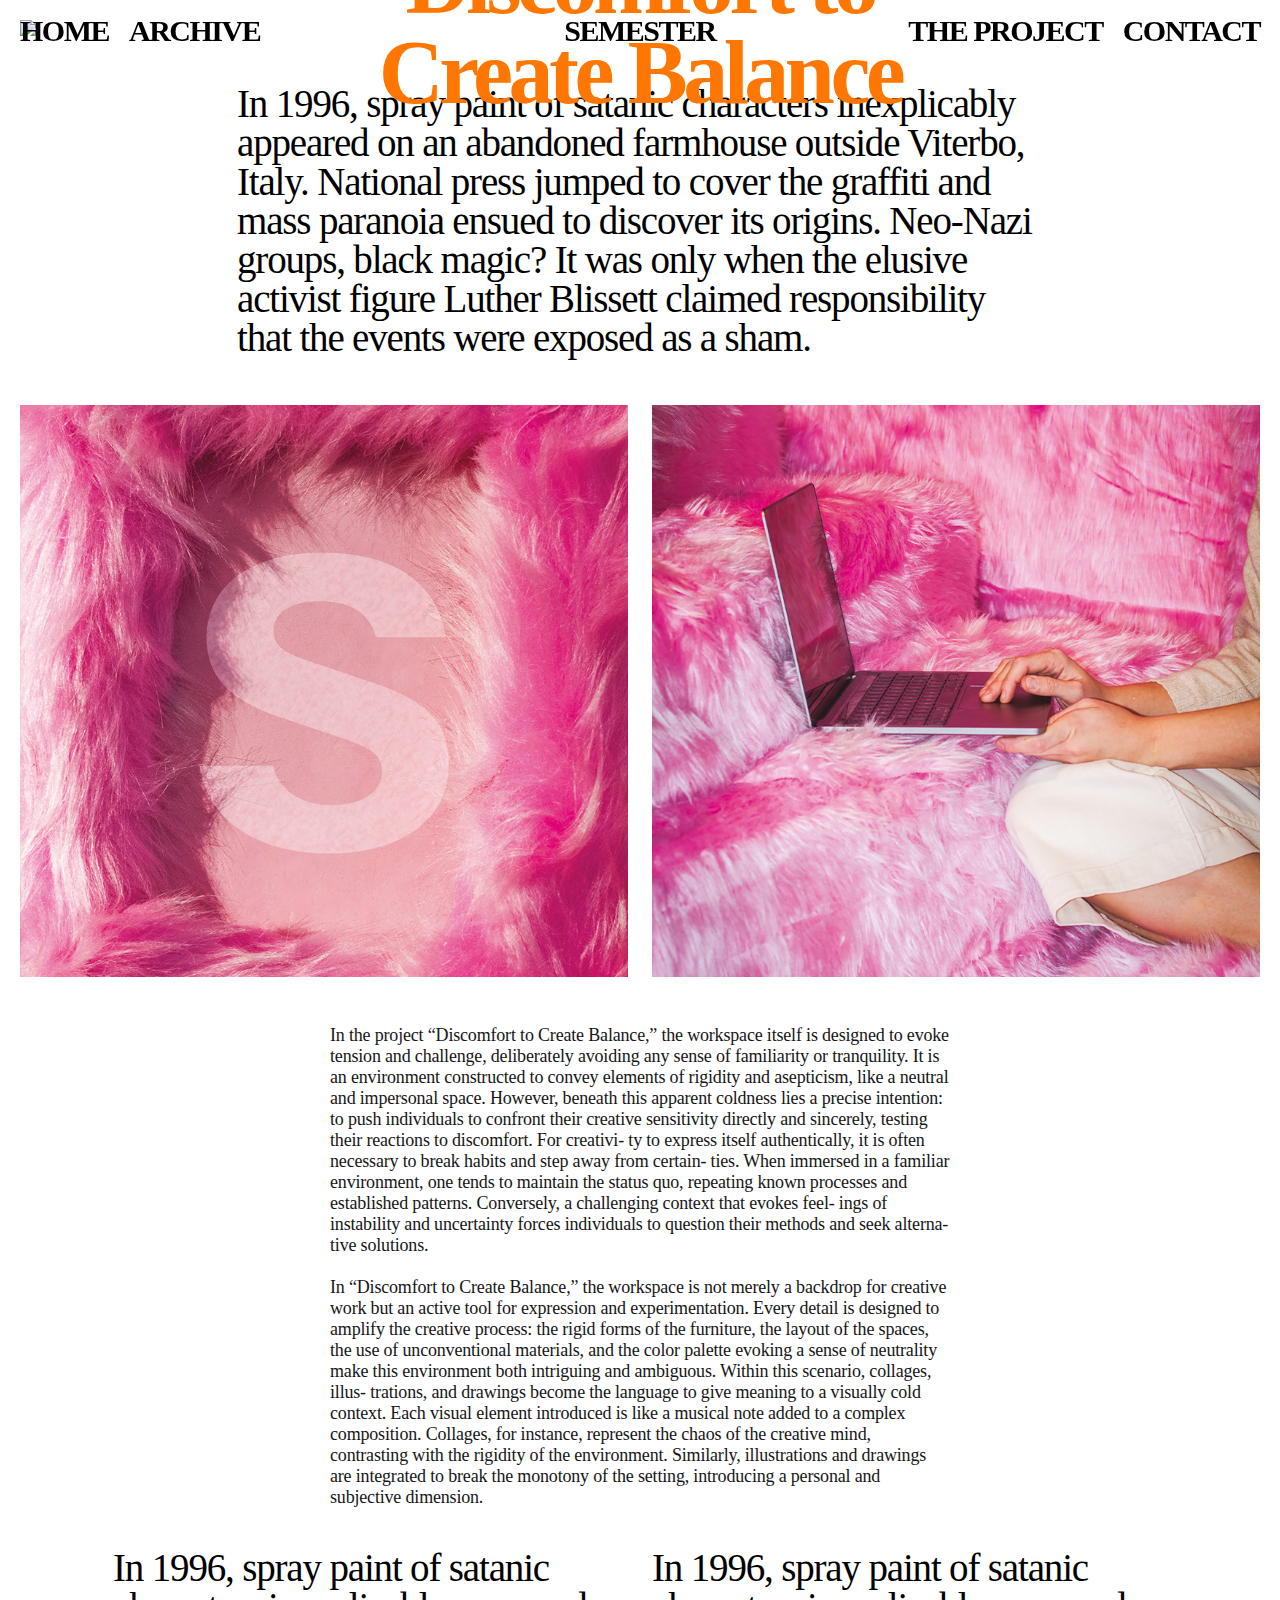
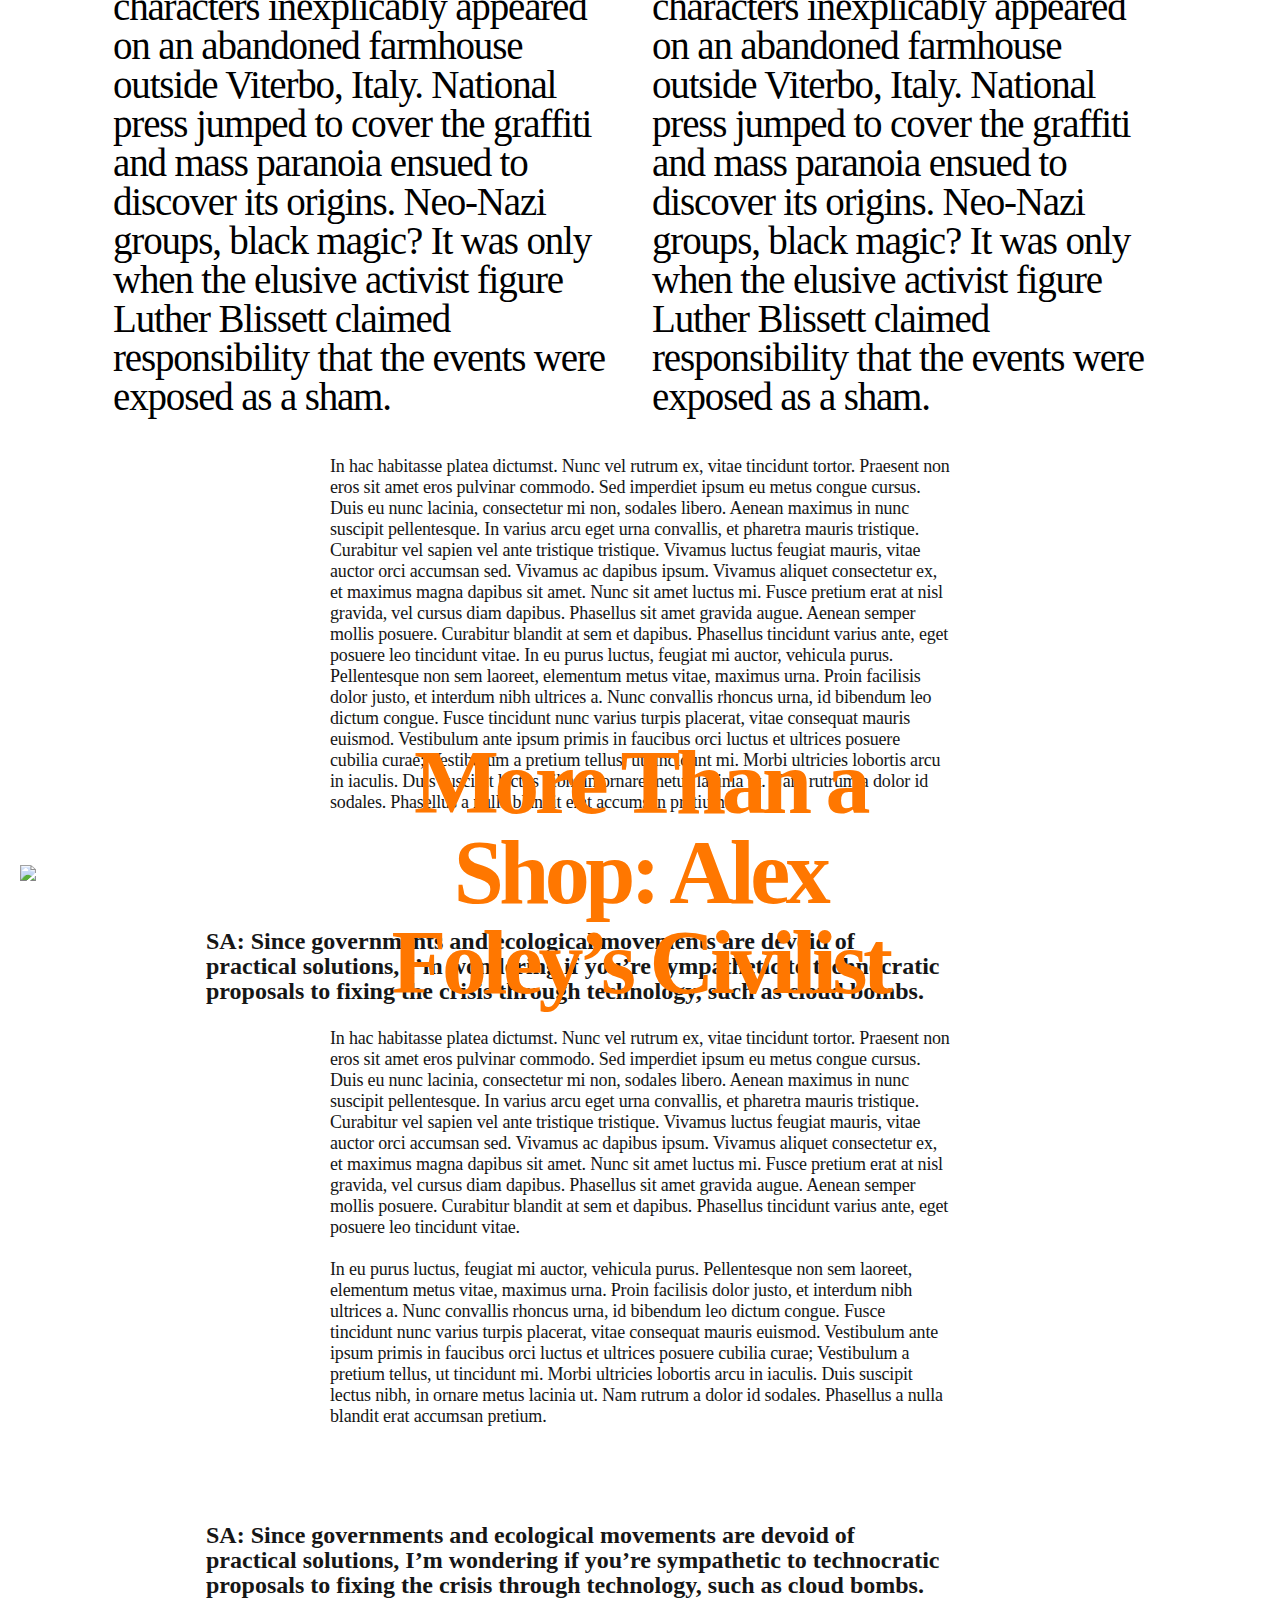
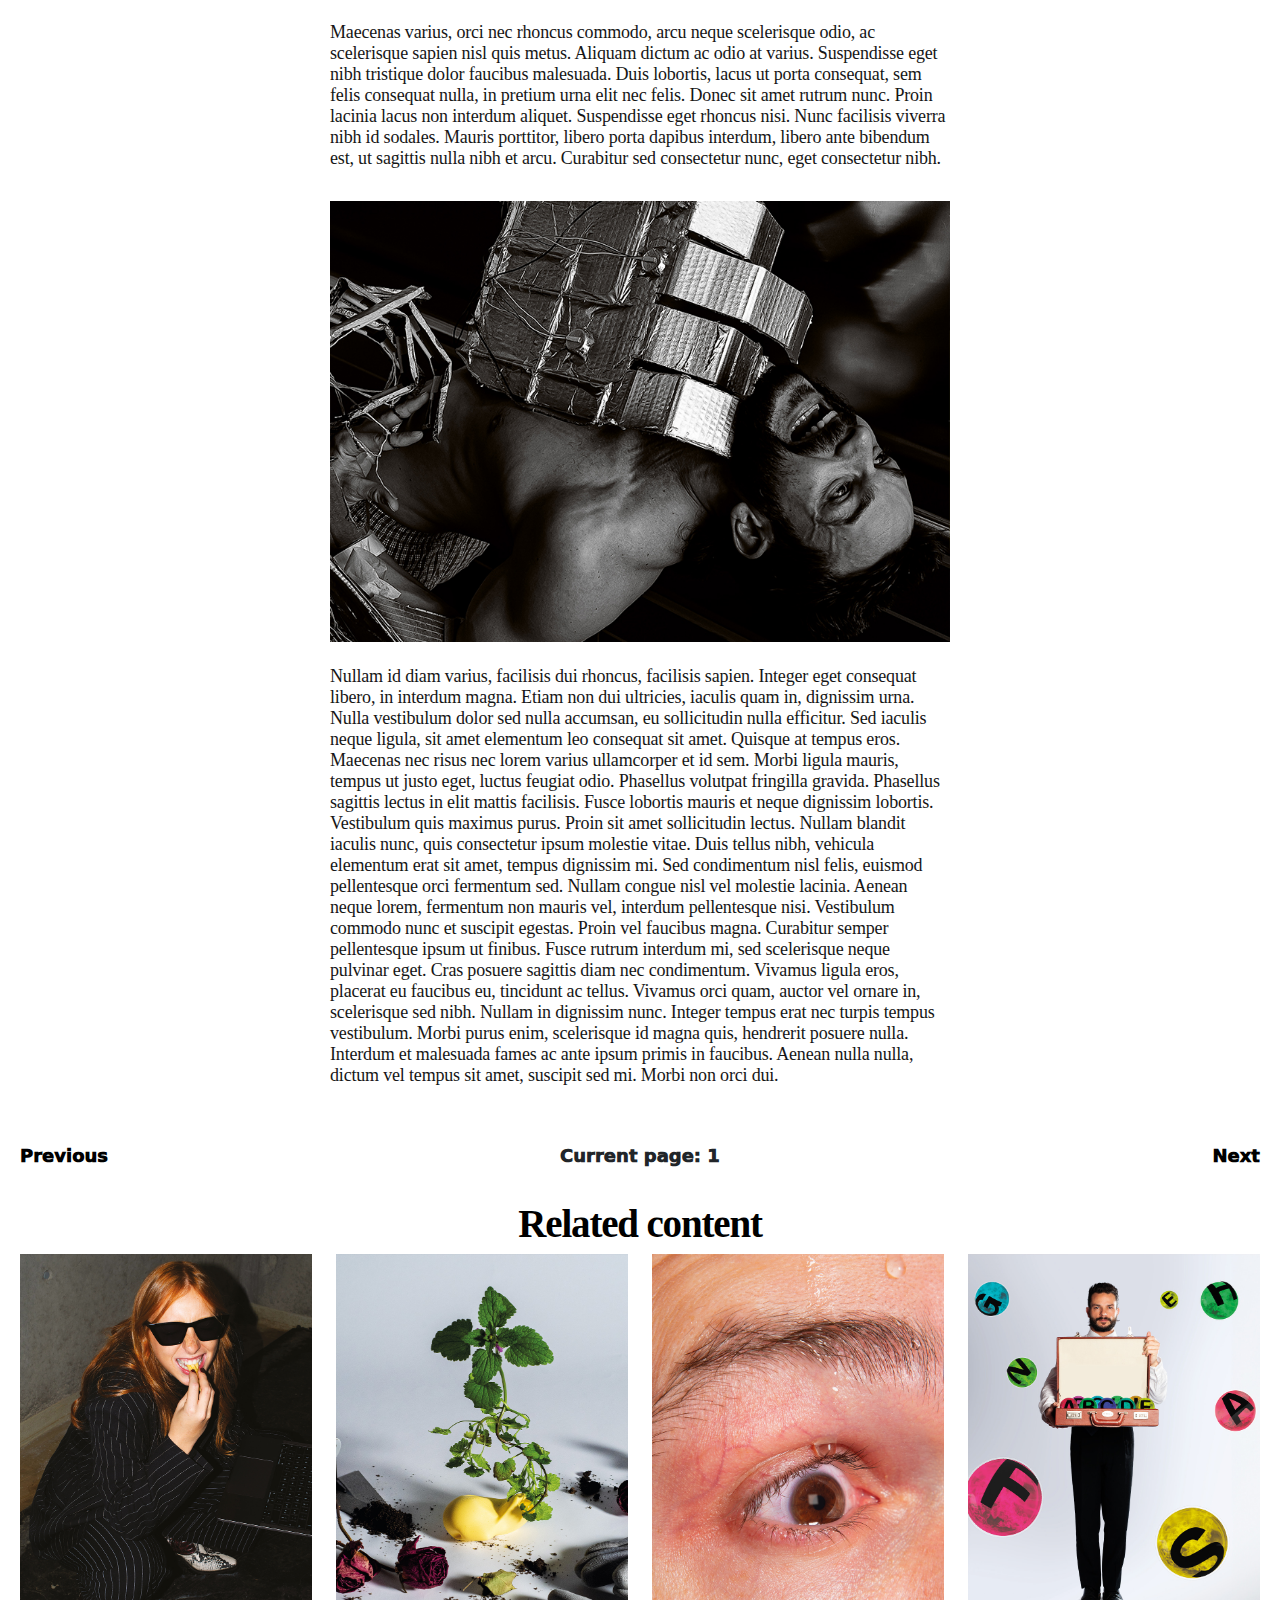
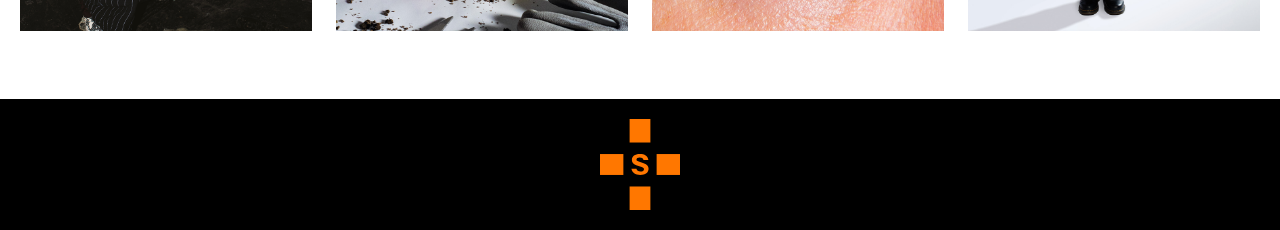
==== 01.html @ add07dec "agg" ====
<!doctype html>
<html lang="en">
  <head>
    <meta charset="utf-8">
    <meta name="viewport" content="width=device-width, initial-scale=1">
    <title>SEMESTER - Page 01</title>
    <link rel="icon" type="image/x-icon" href="assets/images/semester_logo_mark.svg">
    <link href="assets/style/style.css" rel="stylesheet" />
    <link href="https://cdn.jsdelivr.net/npm/bootstrap@5.3.3/dist/css/bootstrap.min.css" rel="stylesheet" integrity="sha384-QWTKZyjpPEjISv5WaRU9OFeRpok6YctnYmDr5pNlyT2bRjXh0JMhjY6hW+ALEwIH" crossorigin="anonymous">
  </head>
  <body>
    <div class="navbar-space">
        <div class="navbar">
          <div class="navbar-links">
            <a href="index.html" class="navbar-link left">HOME</a>
            <a href="archive.html" class="navbar-link left">ARCHIVE</a>
          </div>
          <div class="navbar-logo" id="navbarLogo">
            <a href="#">SEMESTER</a>
          </div>
          <div class="navbar-links">
            <a href="https://robertavallii.github.io/semester_website/index.html" class="navbar-link right">THE PROJECT</a>
            <a href="mailto:semester@supsi.com" class="navbar-link right">CONTACT</a>
          </div>
          <div class="hamburger-menu" data-bs-toggle="offcanvas" href="#navbarmobile" role="button" aria-controls="offcanvasExample" onclick="toggleMenu()">&#9776;</div>
        </div>
      </div></div>

      <div class="offcanvas offcanvas-start w-100 bkcolor" tabindex="-1" id="navbarmobile" aria-labelledby="offcanvasExampleLabel">
        <div class="offcanvas-header">
          <h5 class="offcanvas-title" id="offcanvasExampleLabel"></h5>
          <button type="button" class="btn-close" data-bs-dismiss="offcanvas" aria-label="Close"></button>
        </div>
        <div class="offcanvas-body">
          <h1 class="text-start"><a href="index.html">HOME</a></h1>
          <h1 class="text-start"><a href="archive.html">ARCHIVE</a></h1>
          <h1 class="text-start"><a href="https://robertavallii.github.io/semester_website/index.html">THE PROJECT</a></h1>
          <h1 class="text-start"><a href="mailto:semester@supsi.com">CONTACT</a></h1>
        </div>
      </div>

    <div class="article-container">
      <div class="article-bg">
        <h1>Discomfort to Create Balance</h1>
        <img src="../Sito Web/assets/images/001.jpg">
      </div>

    <div class="article-intro-container">
      <div class="article-evidence">
        In 1996, spray paint of satanic characters inexplicably appeared on an abandoned farmhouse outside Viterbo, Italy. National press jumped to cover the graffiti and mass paranoia ensued to discover its origins. Neo-Nazi groups, black magic? It was only when the elusive activist figure Luther Blissett claimed responsibility that the events were exposed as a sham.
      </div>
    </div>

      <div class="row">
        <div class="col-sm-6">
            <img src="assets/images/03.jpg" class="img-fluid">
        </div>
        <div class="col-sm-6 margin-top-mb">
            <img src="assets/images/04.jpg" class="img-fluid">
        </div>
      </div>

      <div class="article-container-text mt-5">
        <p>
          In the project “Discomfort to Create Balance,” the workspace itself is designed to evoke tension
          and challenge, deliberately avoiding any sense of familiarity or tranquility. It is an environment
          constructed to convey elements of rigidity and asepticism, like a neutral and impersonal space.
          However, beneath this apparent coldness lies a precise intention: to push individuals to confront
          their creative sensitivity directly and sincerely, testing their reactions to discomfort. For creativi-
          ty to express itself authentically, it is often necessary to break habits and step away from certain-
          ties. When immersed in a familiar environment, one tends to maintain the status quo, repeating
          known processes and established patterns. Conversely, a challenging context that evokes feel-
          ings of instability and uncertainty forces individuals to question their methods and seek alterna-
          tive solutions. 
          <br><br>
          In “Discomfort to Create Balance,” the workspace is not merely a backdrop for creative work but an active tool
for expression and experimentation. Every detail is designed to amplify the creative process: the rigid forms
of the furniture, the layout of the spaces, the use of unconventional materials, and the color palette evoking a
sense of neutrality make this environment both intriguing and ambiguous. Within this scenario, collages, illus-
trations, and drawings become the language to give meaning to a visually cold context. Each visual element
introduced is like a musical note added to a complex composition. Collages, for instance, represent the chaos
of the creative mind, contrasting with the rigidity of the environment. Similarly, illustrations and drawings are
integrated to break the monotony of the setting, introducing a personal and subjective dimension. 
        </p>
      </div><!--chiusura article container text-->

      <div class="article-evidence-container">
      <div class="row">
        <div class="col-sm-6">
            <div class="article-evidence pt-4 pb-4">
                <p>In 1996, spray paint of satanic characters inexplicably appeared on an abandoned farmhouse outside Viterbo, Italy. National press jumped to cover the graffiti and mass paranoia ensued to discover its origins. Neo-Nazi groups, black magic? It was only when the elusive activist figure Luther Blissett claimed responsibility that the events were exposed as a sham.</p>
            </div>
        </div>
        <div class="col-sm-6">
            <div class="article-evidence pt-4 pb-4">
                <p>In 1996, spray paint of satanic characters inexplicably appeared on an abandoned farmhouse outside Viterbo, Italy. National press jumped to cover the graffiti and mass paranoia ensued to discover its origins. Neo-Nazi groups, black magic? It was only when the elusive activist figure Luther Blissett claimed responsibility that the events were exposed as a sham.</p>
            <div class="article-intro">
        </div>
      </div>
    </div></div></div>

    <div class="article-container-text">
        <p>In hac habitasse platea dictumst. Nunc vel rutrum ex, vitae tincidunt tortor. Praesent non eros sit amet eros pulvinar commodo. Sed imperdiet ipsum eu metus congue cursus. Duis eu nunc lacinia, consectetur mi non, sodales libero. Aenean maximus in nunc suscipit pellentesque. In varius arcu eget urna convallis, et pharetra mauris tristique. Curabitur vel sapien vel ante tristique tristique. Vivamus luctus feugiat mauris, vitae auctor orci accumsan sed. Vivamus ac dapibus ipsum. Vivamus aliquet consectetur ex, et maximus magna dapibus sit amet.
            Nunc sit amet luctus mi. Fusce pretium erat at nisl gravida, vel cursus diam dapibus. Phasellus sit amet gravida augue. Aenean semper mollis posuere. Curabitur blandit at sem et dapibus. Phasellus tincidunt varius ante, eget posuere leo tincidunt vitae. 
            
            In eu purus luctus, feugiat mi auctor, vehicula purus. Pellentesque non sem laoreet, elementum metus vitae, maximus urna. Proin facilisis dolor justo, et interdum nibh ultrices a. Nunc convallis rhoncus urna, id bibendum leo dictum congue. Fusce tincidunt nunc varius turpis placerat, vitae consequat mauris euismod. Vestibulum ante ipsum primis in faucibus orci luctus et ultrices posuere cubilia curae; Vestibulum a pretium tellus, ut tincidunt mi. Morbi ultricies lobortis arcu in iaculis. Duis suscipit lectus nibh, in ornare metus lacinia ut. Nam rutrum a dolor id sodales. Phasellus a nulla blandit erat accumsan pretium.</p>
    </div><!--chiusura article container text-->
    </div></div>
    <div class="article-container pb-0 pt-3">
        <div class="article-bg">
          <h1>More Than a Shop: Alex Foley’s Civilist</h1>
          <img src="../Sito Web/assets/images/12m.jpg">
        </div>
    </div>

    <div class="article-container pt-0">
    <div class="question">
    <div class="container-question mt-5">
        <h3>SA: Since governments and ecological movements are devoid of practical solutions, I’m wondering if you’re sympathetic to technocratic proposals to fixing the crisis through technology, such as cloud bombs.</h3>
    </div>

    <div class="article-container-text mt-4">
        <p>In hac habitasse platea dictumst. Nunc vel rutrum ex, vitae tincidunt tortor. Praesent non eros sit amet eros pulvinar commodo. Sed imperdiet ipsum eu metus congue cursus. Duis eu nunc lacinia, consectetur mi non, sodales libero. Aenean maximus in nunc suscipit pellentesque. In varius arcu eget urna convallis, et pharetra mauris tristique. Curabitur vel sapien vel ante tristique tristique. Vivamus luctus feugiat mauris, vitae auctor orci accumsan sed. Vivamus ac dapibus ipsum. Vivamus aliquet consectetur ex, et maximus magna dapibus sit amet.
            Nunc sit amet luctus mi. Fusce pretium erat at nisl gravida, vel cursus diam dapibus. Phasellus sit amet gravida augue. Aenean semper mollis posuere. Curabitur blandit at sem et dapibus. Phasellus tincidunt varius ante, eget posuere leo tincidunt vitae. 
            <br><br>
            In eu purus luctus, feugiat mi auctor, vehicula purus. Pellentesque non sem laoreet, elementum metus vitae, maximus urna. Proin facilisis dolor justo, et interdum nibh ultrices a. Nunc convallis rhoncus urna, id bibendum leo dictum congue. Fusce tincidunt nunc varius turpis placerat, vitae consequat mauris euismod. Vestibulum ante ipsum primis in faucibus orci luctus et ultrices posuere cubilia curae; Vestibulum a pretium tellus, ut tincidunt mi. Morbi ultricies lobortis arcu in iaculis. Duis suscipit lectus nibh, in ornare metus lacinia ut. Nam rutrum a dolor id sodales. Phasellus a nulla blandit erat accumsan pretium.</p>
    </div><!--chiusura article container text-->
</div>


<div class="question">
    <div class="container-question mt-5 pt-5">
        <h3>SA: Since governments and ecological movements are devoid of practical solutions, I’m wondering if you’re sympathetic to technocratic proposals to fixing the crisis through technology, such as cloud bombs.</h3>
    </div>

    <div class="article-container-text mt-4">
        <p>Maecenas varius, orci nec rhoncus commodo, arcu neque scelerisque odio, ac scelerisque sapien nisl quis metus. Aliquam dictum ac odio at varius. Suspendisse eget nibh tristique dolor faucibus malesuada. Duis lobortis, lacus ut porta consequat, sem felis consequat nulla, in pretium urna elit nec felis. Donec sit amet rutrum nunc. Proin lacinia lacus non interdum aliquet. Suspendisse eget rhoncus nisi. Nunc facilisis viverra nibh id sodales. Mauris porttitor, libero porta dapibus interdum, libero ante bibendum est, ut sagittis nulla nibh et arcu. Curabitur sed consectetur nunc, eget consectetur nibh. </p>
        <img src="assets/images/18m.jpg" class="mt-3 img-fluid">

        <p class="mt-4">Nullam id diam varius, facilisis dui rhoncus, facilisis sapien. Integer eget consequat libero, in interdum magna. Etiam non dui ultricies, iaculis quam in, dignissim urna. Nulla vestibulum dolor sed nulla accumsan, eu sollicitudin nulla efficitur. Sed iaculis neque ligula, sit amet elementum leo consequat sit amet. Quisque at tempus eros. Maecenas nec risus nec lorem varius ullamcorper et id sem. Morbi ligula mauris, tempus ut justo eget, luctus feugiat odio. Phasellus volutpat fringilla gravida. Phasellus sagittis lectus in elit mattis facilisis. Fusce lobortis mauris et neque dignissim lobortis. Vestibulum quis maximus purus. Proin sit amet sollicitudin lectus.
            Nullam blandit iaculis nunc, quis consectetur ipsum molestie vitae. Duis tellus nibh, vehicula elementum erat sit amet, tempus dignissim mi. Sed condimentum nisl felis, euismod pellentesque orci fermentum sed. Nullam congue nisl vel molestie lacinia. Aenean neque lorem, fermentum non mauris vel, interdum pellentesque nisi. Vestibulum commodo nunc et suscipit egestas. Proin vel faucibus magna.
            Curabitur semper pellentesque ipsum ut finibus. Fusce rutrum interdum mi, sed scelerisque neque pulvinar eget. Cras posuere sagittis diam nec condimentum. Vivamus ligula eros, placerat eu faucibus eu, tincidunt ac tellus. Vivamus orci quam, auctor vel ornare in, scelerisque sed nibh. Nullam in dignissim nunc. Integer tempus erat nec turpis tempus vestibulum. Morbi purus enim, scelerisque id magna quis, hendrerit posuere nulla. Interdum et malesuada fames ac ante ipsum primis in faucibus. Aenean nulla nulla, dictum vel tempus sit amet, suscipit sed mi. Morbi non orci dui.</p>
    </div><!--chiusura article container text-->
</div>
</div>
<div class="article-container">

    <div class="navigation">
        <div class="row">
            <div class="col-5 text-start">
              <a href="">Previous</a>
            </div>
            <div class="col-2 text-center">
                <p>Current page: 1</p>
            </div>
            <div class="col-5 text-end">
                <a href="">Next</a>
            </div>
        </div>
    </div>

    <div class="relatedcontent mt-3">
    <h2>Related content</h2>
    <div class="row">
        <div class="col-sm-3">
            <div class="card position-relative">
                <img src="assets/images/05m.jpg" class="img-fluid">
                <div class="card-overlay d-flex flex-column justify-content-center align-items-center">
                    <p class="text-white mb-0">Page</p>
                    <small class="text-white-50">01 Jan 2024</small>
                </div>
            </div>
        </div>
        <div class="col-sm-3">
            <div class="card position-relative margin-top-mb ">
              <img src="assets/images/09m.jpg" class="img-fluid">
              <div class="card-overlay d-flex flex-column justify-content-center align-items-center">
                    <p class="text-white mb-0">Another Page</p>
                    <small class="text-white-50">02 Feb 2024</small>
                </div>
            </div>
        </div>
        <div class="col-sm-3">
            <div class="card position-relative margin-top-mb ">
              <img src="assets/images/14m.jpg" class="img-fluid">
              <div class="card-overlay d-flex flex-column justify-content-center align-items-center">
                    <p class="text-white mb-0">Third Page</p>
                    <small class="text-white-50">03 Mar 2024</small>
                </div>
            </div>
        </div>
        <div class="col-sm-3">
            <div class="card position-relative margin-top-mb ">
              <img src="assets/images/13m.jpg" class="img-fluid">
              <div class="card-overlay d-flex flex-column justify-content-center align-items-center">
                    <p class="text-white mb-0">Fourth Page</p>
                    <small class="text-white-50">04 Apr 2024</small>
                </div>
            </div>
        </div>
    </div>
</div>

</div>

<div id="footer" class="text-center mt-5">
  <img src="assets/images/semester_logo_mark.svg" class="img-fluid" width="80">
</div>
    <script src="assets/script/script.js"></script>
    <script src="https://cdn.jsdelivr.net/npm/bootstrap@5.3.3/dist/js/bootstrap.bundle.min.js" integrity="sha384-YvpcrYf0tY3lHB60NNkmXc5s9fDVZLESaAA55NDzOxhy9GkcIdslK1eN7N6jIeHz" crossorigin="anonymous"></script>
  
<!--extra js bootstrap for popper-->
<script src="https://cdn.jsdelivr.net/npm/@popperjs/core@2.11.8/dist/umd/popper.min.js" integrity="sha384-I7E8VVD/ismYTF4hNIPjVp/Zjvgyol6VFvRkX/vR+Vc4jQkC+hVqc2pM8ODewa9r" crossorigin="anonymous"></script>
<script src="https://cdn.jsdelivr.net/npm/bootstrap@5.3.3/dist/js/bootstrap.min.js" integrity="sha384-0pUGZvbkm6XF6gxjEnlmuGrJXVbNuzT9qBBavbLwCsOGabYfZo0T0to5eqruptLy" crossorigin="anonymous"></script>
</body>
</html>
---- assets/style/style.css ----
/*FONT*/
@font-face {
  font-family: 'KFZuka';
  src: url('../font/KFZuka-Ultra.otf') format('opentype')
  font-weight: 900; /* peso per Black */
  font-style: normal;
}

@font-face {
  font-family: 'KFZuka';
  src: url('../font/KFZuka-Bold.otf') format('opentype');
  font-weight: bold; /* peso per Bold */
  font-style: normal;
}

:root {
--color-primary: #FF7700; /* Colore primario */
}

.btn-success:active:focus {
  color: #ffffff; 
  background-color: #161617 !important; 
  border-color: #494F57;
}

body {
  font-family: "KF Zuka";
  font-style: normal;
}


h1 {
color: black !important;
text-align: center;
font-family: "KF Zuka";
font-size: 5rem !important;
font-style: normal;
font-weight: 700 !important;
line-height: 122.945%; /* 6.91563rem */
letter-spacing: -0.28125rem;
}

/*aggiungere primari e secondari*/

.navbar-toggler {
padding: var(--bs-navbar-toggler-padding-y) var(--bs-navbar-toggler-padding-x);
font-size: var(--bs-navbar-toggler-font-size);
height: 10px !important;
color: #000 !important;
background-color: transparent;
border: 0 !important;
border-radius: var(--bs-navbar-toggler-border-radius);
transition: var(--bs-navbar-toggler-transition);
}


.navbar-inner {
background:transparent !important;
}

.navbar {
display: flex;
justify-content: center;
align-items: center;
color: #000 !important;
}

.navbar .container-fluid {
padding-left: 1rem; /* Spazio uniforme */
padding-right: 1rem;
}

.navbar a {
background-color: none !important;
color: #000 !important;
font-family: "KF Zuka";
font-size: 1.875rem !important;
font-weight: 700;
letter-spacing: -0.09375rem;
margin: 0;
text-decoration: none !important;
/* padding: 0 0.5rem; */ /* Aggiungi uno spazio bilanciato */
}

.navbar a:first-child {
margin-left: 20px;}

.navbar a:last-child {
  margin-right: 20px;
}

.navbar a:hover {
color: var(--color-primary) !important;
}



.canvas-landing {
  width: 100vw;
  /*height: 100vw;*/
}

.canvas-landing img {
  width: 100%;
  height: 100vh;
  object-fit: cover;
}


.testPosition {
  position: absolute;
  color: white;
  font-family: 'KFZuka', sans-serif;
  font-weight: 900;
}

.left {
  top: 0;
}

.right {
  bottom: 0;
  right: 0;
  color: black;
}

.bg-dark {
  background-color: red !important;
}

.container-canvas {
  height: 30%;
}

.container-canvas h1 {
  color: white;
  font-family: 'KFZuka', sans-serif;
  font-weight: 900;
  font-size: 90px;
}


.container-canvas p {
  color: white;
  font-family: 'KFZuka', sans-serif;
  font-size: 18px;
}

#orange {}

.fit-image {
  object-fit: cover;
  width: 100%;
}

.navbar-space {
  margin-left: 20px !important;
}
  .semester-overlay {
      position: absolute;
      top: 0;
      left: 0;
      width: 100%;
      height: 100vh;
      display: flex;
      justify-content: center;
      align-items: center;
      z-index: 10; /* Mette il contenuto sopra il resto */
      color: #FF7700;
    }

    .semester-overlay h1 {
      color: var(--color-primary) !important;
      font-size: 9rem !important;
      font-weight: bold;
    }

  
    .square {
      position: absolute;
      width: 288px;
      height: 256px;
      background-color: #FF7700;
    }

    .square-top {
      top: 0;
      left: 50%;
      transform: translateX(-50%) rotate(-90deg);
    }

    .square-bottom {
      bottom: 16px;
      left: 50%;
      transform: translateX(-50%) rotate(-90deg);
    }

    .square-left {
      left: 0;
      top: 50%;
      transform: translateY(-50%);
    }

    .square-right {
      right: 0;
      top: 50%;
      transform: translateY(-50%);
    }


    .article-container {
      padding: 20px; 
    }

    .article-bg img {
      width: 100%;
    }

    .article-bg h1 {
      color: var(--color-primary) !important;
      font-size: 90px !important;
      text-align: center;
      font-family: KF Zuka;
      font-size: 90px;
      font-weight: 700;
      letter-spacing: -0.05em;
    }


    .article-intro-container {
      max-width: 65%;
      margin: 0 auto;
    }

    .article-evidence-container {
      max-width: 85%;
      margin: 0 auto;
    }


    .article-evidence {
      margin: 0 auto;
      color: #000;
      font-family: "KF Zuka";
      font-size: 2.4375rem;
      font-style: normal;
      font-weight: 500;
      line-height: 2.4375rem; /* 100% */
      letter-spacing: -0.07313rem;
      padding-top: 48px;
      padding-bottom: 48px; /*MULTIPLE 8*/
    }

    .article-container-text {
      margin: 0 auto;
      max-width: 50%;
      color: #161616;
      font-family: "KF Zuka";
      font-size: 1.125rem;
      font-weight: 500;
      line-height: normal;
      letter-spacing: -0.01125rem;
    }


    .container-question {
      margin-left: 15%;
      max-width: 60%;
    }
    .container-question h3 {
      color: #161616;
      font-family: "KF Zuka";
      font-size: 1.5rem;
      font-style: normal;
      font-weight: 700;
      line-height: 1.5625rem; /* 104.167% */
    }

    .relatedcontent h2 {
      color: #000;
      font-family: "KF Zuka";
      font-size: 3rem;
      font-style: normal;
      font-weight: 1000;
      line-height: normal;
    }

    .relatedcontent {
      text-align: center;
      color: #FFF;
      text-align: center;
      font-family: "KF Zuka";
      font-size: 1.5rem;
      font-style: normal;
      font-weight: 500;
      line-height: 150%; /* 2.25rem */
    }
  
  .navigation {
    font-size: 1.125rem;
    font-style: normal;
    font-weight: 1000;
  }

  .navigation a {
    color: #000;
    text-decoration: none;
  }

  .navigation a:hover {
    color: #FF7700;
  }

  #footer {
    padding: 20px;
    background-color: black;
    color: #070300;
    font-family: "KF Zuka";
    font-size: 1.875rem;
    font-style: normal;
    font-weight: 700;
    letter-spacing: -0.09375rem;
    text-decoration: none;
  }


  #footer a {
    color: white;
    text-decoration: none;
  }




.card {
 border-radius: 0 !important;
 border-width: 0 !important;
}

.card-overlay {
position: absolute;
top: 0;
left: 0;
width: 100%;
height: 100%;
background: rgba(0, 0, 0, 0.7); 
opacity: 0;
transition: opacity 0.3s ease; 
border-radius: 0 !important;
}

.card:hover .card-overlay {
border-radius: 0 !important;
opacity: 1;
}

.card-overlay p {
margin: 0;
font-size: 1.2rem;
}

.card-overlay small {
margin-top: 0.5rem;
font-size: 0.9rem;
}

#galleria .col {
padding: 2px;
}

#galleria img {
object-fit: cover;
width: 100%;
height: 100%;
aspect-ratio: 1 / 1;
}

.row.g-2 {
gap: 10px;
}

.image-grid {
display: grid;
grid-template-columns: repeat(auto-fit, minmax(200px, 1fr));
gap: 10px;
}

.image-grid img {
width: 100%;
height: 200px;
object-fit: cover;
display: block;
background-color: #ccc;
}

.toggle {
border: 3px solid #000;
max-width: 200px !important;
background-color: white;
padding-left: 10px !important;
}

.zoom {
background-color: black;
color: black !important;
text-align: center;
font-family: "KF Zuka";
font-size: 30px !important;
font-weight: 900 !important;
display: flex;
flex-direction: column;
align-items: center;
justify-content: center;
}

#zoom-in, #zoom-out {
color: white !important;
border: 0;
width: 40px;
height: 40px;
margin: 5px 15px;
border: 2px solid white;
background-color: #000;
display: flex;
align-items: center;
justify-content: center;
padding: 0;
}

#zoom p {
margin: 0;
padding: 0;
line-height: 1;
}

button#zoom-in, button#zoom-out {
color: white;
border: 0;
width: 40px;
height: 40px;
margin: 5px 15px; /* Distanza tra i pulsanti */
border: 2px solid white;
background-color: #000;
display: flex; /* Usa Flexbox */
align-items: center; /* Centra verticalmente il contenuto del pulsante */
justify-content: center; /* Centra orizzontalmente il contenuto del pulsante */
padding: 0; /* Rimuove il padding */
}

button#zoom-in p, button#zoom-out p {
margin: 0; /* Rimuove il margine predefinito del <p> */
font-size: 30px; /* Imposta la dimensione del testo */
}

.row .zoom .col {
padding: 0;
}

.row .zoom {
gap: 5px;
}

.filter {
background-color: white;
border: 3px solid #000;
max-width: 60px !important;
display: flex;
align-items: center;
justify-content: center;
padding: 0;
}

.filter img {
display: block;
margin: 0;
width: 28px;
}

.toolbar {
    height: 90px;
  justify-content: center;
  position: fixed;
  bottom: 0;
  width: 100%;
  z-index: 1000;
  margin-left: 2.5px !important;
  padding: 10px 0;
  transition: opacity 0.3s ease, transform 0.3s ease; 
}

.toolbar.hidden {
  opacity: 0; 
  transform: translateY(-10px); 
  pointer-events: none; 
}

.custom-toolbar {
display: flex;
justify-content: center;
align-items: center;
background-color: #fff;
padding: 10px 30px;
position: relative;
font-size: 16px !important;
}

.nav {
list-style-type: none;
display: flex;
padding: 0;
margin: 0;
}

.nav li {
margin-right: 20px;
}

.nav a {
text-decoration: none;
font-weight: bold;
color: #000;
font-size: 16px;
}

.nav a:hover {
color: var(--color-primary);
}

.nav a.active {
color: orange;
}

.dropdown-container {
  position: absolute;
  right: 10px;
  text-decoration: none;
  font-weight: bold;
  color: rgb(0, 0, 0);
  font-size: 16px;
}

.dropdown-container a {
  color: #000;
  text-decoration: none;
}

.nav .dropdown-toggle {
cursor: pointer;
color: #000;
font-weight: bold;
}

.nav .dropdown-menu {
position: absolute;
background-color: #fff;
border: 1px solid #000;
display: none;
margin-top: 5px;
padding: 10px 0;
min-width: 150px;
}

.nav .dropdown:hover .dropdown-menu {
display: block;
}

.nav .dropdown-menu li a {
padding: 10px 20px;
font-size: 14px;
color: #000;
text-decoration: none;
}

.nav .dropdown-menu li a:hover {
background-color: #f1f1f1;
}

.caret {
margin-left: 5px;
}

#content {
display: grid;
grid-template-columns: repeat(auto-fill, minmax(200px, 1fr));
gap: 10px;
transition: all 0.3s ease;
}

#content img {
width: 100%;
height: auto;
transition: transform 0.3s ease;
}

.form-switch .form-check-input {

}


.article-bg {
position: relative; /* Posiziona gli elementi figli rispetto a questo contenitore */
width: 100%;
height: auto; /* Puoi specificare una altezza fissa se necessario */
}

.article-bg img {
width: 100%; /* L'immagine riempie il contenitore */
height: auto;
display: block; /* Rimuove eventuali spazi sotto l'immagine */
}

.article-bg h1 {
position: absolute;
top: 50%;
left: 50%;
transform: translate(-50%, -50%); /* Centra orizzontalmente e verticalmente */
color: white; /* Cambia colore per contrastare lo sfondo */
font-size: 2rem; /* Adatta le dimensioni */
text-align: center;
z-index: 1; /* Assicurati che il testo sia sopra l'immagine */
line-height: 1;
}


.form-switch .form-check-input {
--bs-form-switch-bg: url("data:image/svg+xml,%3csvg xmlns='http://www.w3.org/2000/svg' viewBox='-4 -4 8 8'%3e%3ccircle r='3' fill='rgba%280, 0, 0, 0.25%29'/%3e%3c/svg%3e");
width: 4em !important;
margin-left: -2.5em
background-image: var(--bs-form-switch-bg);
background-position: left center;
border-radius: 0 !important;
transition: background-position .15s ease-in-out;
height: 37px !important;
}




















/* Navbar generale */
.navbar {
display: flex;
justify-content: space-between;
align-items: center;
padding: 10px 20px;
color: white;
position: fixed !important; /* Fissa la navbar in cima */
top: 0;
left: 0;
width: 100%; /* Occupa tutta la larghezza della finestra */
z-index: 1000; /* Assicurati che la navbar sia sopra gli altri contenuti */
}

.navbar-links {
display: flex;
gap: 20px;
}

.navbar-link {
text-decoration: none;
color: white;
font-size: 16px;
}

.navbar-logo {
position: absolute;
left: 50%;
transform: translateX(-50%);
text-align: center;

}

.active {
  color: #FF7700 !important;

}
.hamburger-menu {
display: none;
font-size: 30px;
cursor: pointer;
}

.mobile-menu {
  font-size: 16px !important;
  font-family: "KF Zuka";
  font-weight: bold;
display: none;
position: absolute;
top: 50px;
left: 0;
width: 100%;
background-color: white;
text-align: center;
padding: 10px 0;
border-top: 1px solid #000; /* Bordo superiore */
  border-bottom: 1px solid #000; /* Bordo inferiore */
}

.mobile-menu a {
display: block;
padding: 10px;
color: black;
text-decoration: none;
font-size: 18px;
}

.mobile-menu:hover {
  color: var(--color-primary) !important;
}
/* Responsività */
@media (max-width: 768px) {
.navbar-links {
  display: none;
}


.square-bottom {
  bottom: 0;
}

.navbar {
  background-color: ;
}
.navbar-logo {
  margin-left: 4px;
}
.special-mob {
  letter-spacing: -0.20rem;
}


.hamburger-menu {
  display: block;
  margin-left: 6px;
  margin-bottom: 7px;
}

.mobile-menu.open {
  display: block;
  z-index: 100 !important;
  position: fixed;
  margin-top: 18px;

}

.special{
  bottom: 0 !important;
  top: 20% !important;
  width: var(--bs-offcanvas-width);
  border-right: var(--bs-offcanvas-border-width) solid var(--bs-offcanvas-border-color);
  transform: translateX(-100%);
  border-top: 1px solid #000;
  width: 100% !important;
}

.bkcolor {
  background-color: #FF7700 !important;
}

.bkcolor h1 {
  line-height: 1;
  font-size: 3.5rem !important;
  text-decoration: none !important;
}

.bkcolor a {
  color: #000 !important;
  text-decoration: none;
}

.bkcolor a:hover {
  text-decoration: underline;
  transition: 2s all;
}
.btn-close {
  opacity: 1 !important;
}
}


/* Aggiungi margine superiore al contenuto per evitare che venga coperto dalla navbar fissa */
body {
margin-top: 60px; /* Regola in base all'altezza della navbar */
}



/* On screens that are 600px wide or less, the background color is olive */
/* On screens that are 600px wide or less, the background color is olive */
@media screen and (max-width: 600px) {
body {
}

.toolbar {
  
}

.navbar a {
  font-size: 1.5rem !important;
}

h1 {
  font-size: 3rem !important;
}

.container-canvas h1 {
  font-size: 50px;
}

.container-canvas p {
  font-size: 14px;
}

.article-container-text {
  max-width: 100%;
  font-size: 1rem;
}

.article-evidence {
  font-size: 1.875rem;
}



.nav li {
  margin-right: 10px;
}

.nav a {
  font-size: 14px;
}

.nav .dropdown-menu {
  min-width: 120px;
}

#content {
  grid-template-columns: 1fr;
}

#content img {
  width: 100%;
  height: auto;
}

.article-bg img {
  width: 100%;
  height: 70vh;
  object-fit: cover;
}

.article-bg h1 {
  font-size: 4em !important;
  left: 0;
  transform: translate(0%, -50%);
}

.article-container {
  padding: 10px;
}

.article-intro-container {
  max-width: 100%;
  margin: 0 auto;
}

.margin-top-mb {
  margin-top: 10px !important;
}

.article-evidence-container {
  max-width: 100%;
  margin: 0 auto;
}

.container-question {
  margin-left: 0%;
  max-width: 100%;
}

.custom-toolbar {
  display: flex;
  flex-wrap: wrap;
  justify-content: space-between;
  align-items: center;
  margin-bottom: 20px;
  line-height: 1;
}

.custom-toolbar .nav {
  display: flex;
  justify-content: center; /* Centra gli elementi orizzontalmente */
  flex-wrap: wrap;
  gap: 10px; /* Spaziatura tra gli elementi */
  width: 100%; /* Assicura che occupi tutta la larghezza */
  text-align: center;
  list-style: none; /* Rimuove i puntini della lista */
  padding: 0;
  margin: 0;
}

.custom-toolbar .nav li {
  display: inline-block; /* Mostra ogni elemento su una riga orizzontale */
}

.custom-toolbar .nav a {
  text-decoration: none; /* Rimuove la sottolineatura */
  color: black; /* Colore del testo */
  font-size: 1rem; /* Dimensione del font */
}

.custom-toolbar .dropdown-container {
  margin-top: 10px; /* Aggiungi margine per separarlo visivamente nella versione responsive */
  display: n;
}

  .custom-toolbar {
    flex-direction: column; /* Dispone gli elementi uno sopra l'altro */
    align-items: center; /* Centra gli elementi */
  }

  .custom-toolbar .dropdown-container {
    width: 100%; /* Occupa tutta la larghezza */
    text-align: center; /* Centra il testo */
    display: none;
  }

  .canvas-landing {
    height: 100vh; /* Il contenitore occupa tutta l'altezza dello schermo */
    display: flex;
    flex-direction: column; /* Dispone le immagini una sopra l'altra */
}

.canvas-landing img {
    height: 50vh; /* Ogni immagine occupa la metà dell'altezza dello schermo */
    width: 100%; /* Si adatta alla larghezza disponibile */
    object-fit: cover; /* Adatta l'immagine senza deformazioni */
}

.canvas-landing .row {
    flex: 1; /* Assicura che le immagini riempiano lo spazio in altezza */
}

.square {
  position: absolute;
  width: 90px;
  height: 90px;
  background-color: #FF7700;
}

.semester-overlay h1 {
  color: var(--color-primary) !important;
  font-size: 10rem !important;
  font-weight: bold;
  letter-spacing: 0;
}
/* Navbar-toggler custom (hamburger) */
.custom-toggler-icon {
width: 30px;
height: 3px;
background-color: black;
position: relative;
display: block;
margin-top: 12px;
}

/* Linee aggiuntive per formare l'hamburger */
.custom-toggler-icon::before,
.custom-toggler-icon::after {
content: "";
position: absolute;
width: 30px;
height: 3px;
background-color: black;
left: 0;
}

/* Posizionamento della prima linea sopra */
.custom-toggler-icon::before {
top: -8px;
}

/* Posizionamento della terza linea sotto */
.custom-toggler-icon::after {
top: 8px;
}





}





/* Contenitore principale per toggle */
/* Stile per il contenitore del toggle */
.icon-toggle {
  display: flex;
  align-items: center; /* Centra verticalmente */
  gap: 10px; /* Spaziatura tra l'icona e il testo */
  cursor: pointer;
  height: 100%;
  padding-left: 0;
}

/* Stile per l'icona */
.icon-container {
  width: 50px; /* Larghezza fissa */
  height: 50px; /* Quadrato */
  background-color: rgba(0, 0, 0, 0.69); /* Colore predefinito */
  display: flex;
  align-items: center;
  justify-content: center;
  flex-shrink: 0;
  transition: background-color 0.3s ease; /* Animazione per il cambio di colore */
}

/* Stile per l'icona quando attiva */
.icon-toggle.active .icon-container {
  background-color: black; /* Colore dello sfondo quando attivo */
}

/* Stile per il testo */
#interactionText {
  font-size: 14px;
  font-weight: bold;
  color: ; /* Colore predefinito */
  white-space: normal;
  line-height: 1.2;
}

/* Stile per il testo quando attivo */
.icon-toggle.active #interactionText {
  color: black; /* Colore del testo quando attivo */
}


#hoverOverlay {
  position: fixed;
  top: 0;
  left: 0;
  width: 100vw;
  height: 100vh;
  display: none;
  align-items: center;
  justify-content: center;
  background-color: rgba(180, 180, 180, 0.576);
  color: white;
  font-size: 1.5rem;
  z-index: 9999;
}

#hoverOverlay.hidden {
  display: none;
}

#fileName {
color: #070300;
text-align: center;
font-family: "KF Zuka";
font-size: 180px;
font-style: normal;
font-weight: 700;
line-height: 122.945%; /* 221.3px */
letter-spacing: -9px;
}

.dropdown-menu {
  border-radius: 0px !important;
  font-family: "KF Zuka";
  font-size: 16px !important;
  font-weight: bold !important;
}


.dropdown-menu a {
  text-decoration: none;
  font-weight: 500;
  color: #000;
  font-size: 16px;
}

.custom-search-bar {
  border-radius: 0 !important; /* Rimuove i bordi arrotondati */
  border: 1px solid black !important; /* Bordo nero di 4px */
  text-align: right !important; /* Allinea il placeholder e il testo a destra */
  padding-right: 10px !important; /* Aggiunge spazio tra il testo e il bordo */
  font-size: 16px !important; /* Dimensione del testo */
  font-family: "KF Zuka";
  font-size: 16px !important;
  font-weight: bold !important;
  background-color: white !important; /* Sfondo bianco (opzionale) */
}

.custom-search-bar::placeholder {
  text-align: right !important; /* Allinea il placeholder a destra */
  color: #666 !important; /* Cambia il colore del placeholder */
}

.filter-menu {
  border: 4px solid #000 !important;
  border-radius: 0 !important;
}

.filter-menu input {
  border: 4px solid #000 !important;
  border-radius: 0 !important;
  text-align: right !important;
}

.filter-menu a {
  border-radius: 0 !important;
  font-size: 14px !important;
  padding: 4px 8px !important;
}


/* Overlay */
#filter-overlay {
  position: fixed;
  top: 0;
  left: 0;
  width: 100vw;
  height: 100vh;
  background-color: rgba(0, 0, 0, 0.5);
  z-index: 9999;
  display: flex;
  justify-content: flex-end;
  align-items: flex-start;
}

#filter-overlay.d-none {
  display: none !important;
}

/* Menu */
.filter-menu {
  background-color: #fff;
  width: 300px;
  padding: 20px;
  border: 4px solid #000;
  border-radius: 0;
  z-index: 10000;
  margin-top: 20px;
  margin-right: 20px;
}

.filter-menu input {
  border: 4px solid #000 !important;
  border-radius: 0 !important;
  text-align: right !important;
}

.filter-menu a {
  border-radius: 0 !important;
  font-size: 14px !important;
  padding: 4px 8px !important;
}

body.no-scroll {
  overflow: hidden;
}


.custom-btn {
  background-color: white; 
  border: 1px solid black; 
  border-radius: 0; 
  padding: 5px 10px;
  margin-left: 0;
  font-size: 16px !important;
  font-family: "KF Zuka";
  font-weight: bold;
}

.custom-btn:hover {
  background-color: black; /* Sfondo nero su hover */
  color: white; /* Testo bianco su hover */
}

.custom-btn.active {
  background-color: black !important; /* Sfondo nero per stato attivo */
  color: white !important; /* Testo bianco per stato attivo */
}

h2 {
  color: #000;
  font-family: "KF Zuka";
  font-size: 39px !important;
  font-style: normal;
  font-weight: 700 !important;
  line-height: 39px; /* 100% */
  letter-spacing: -1.17px;
}


.offcanvas-backdrop {
  opacity: 0 !important;
}

.text-rs {
  color: #747474 !important;
  font-size: 16px !important;
  cursor: pointer;
}

.text-reset span {
  cursor: pointer;
}

.text-reset:hover {
  color: #0056b3;
  text-decoration: none;
}
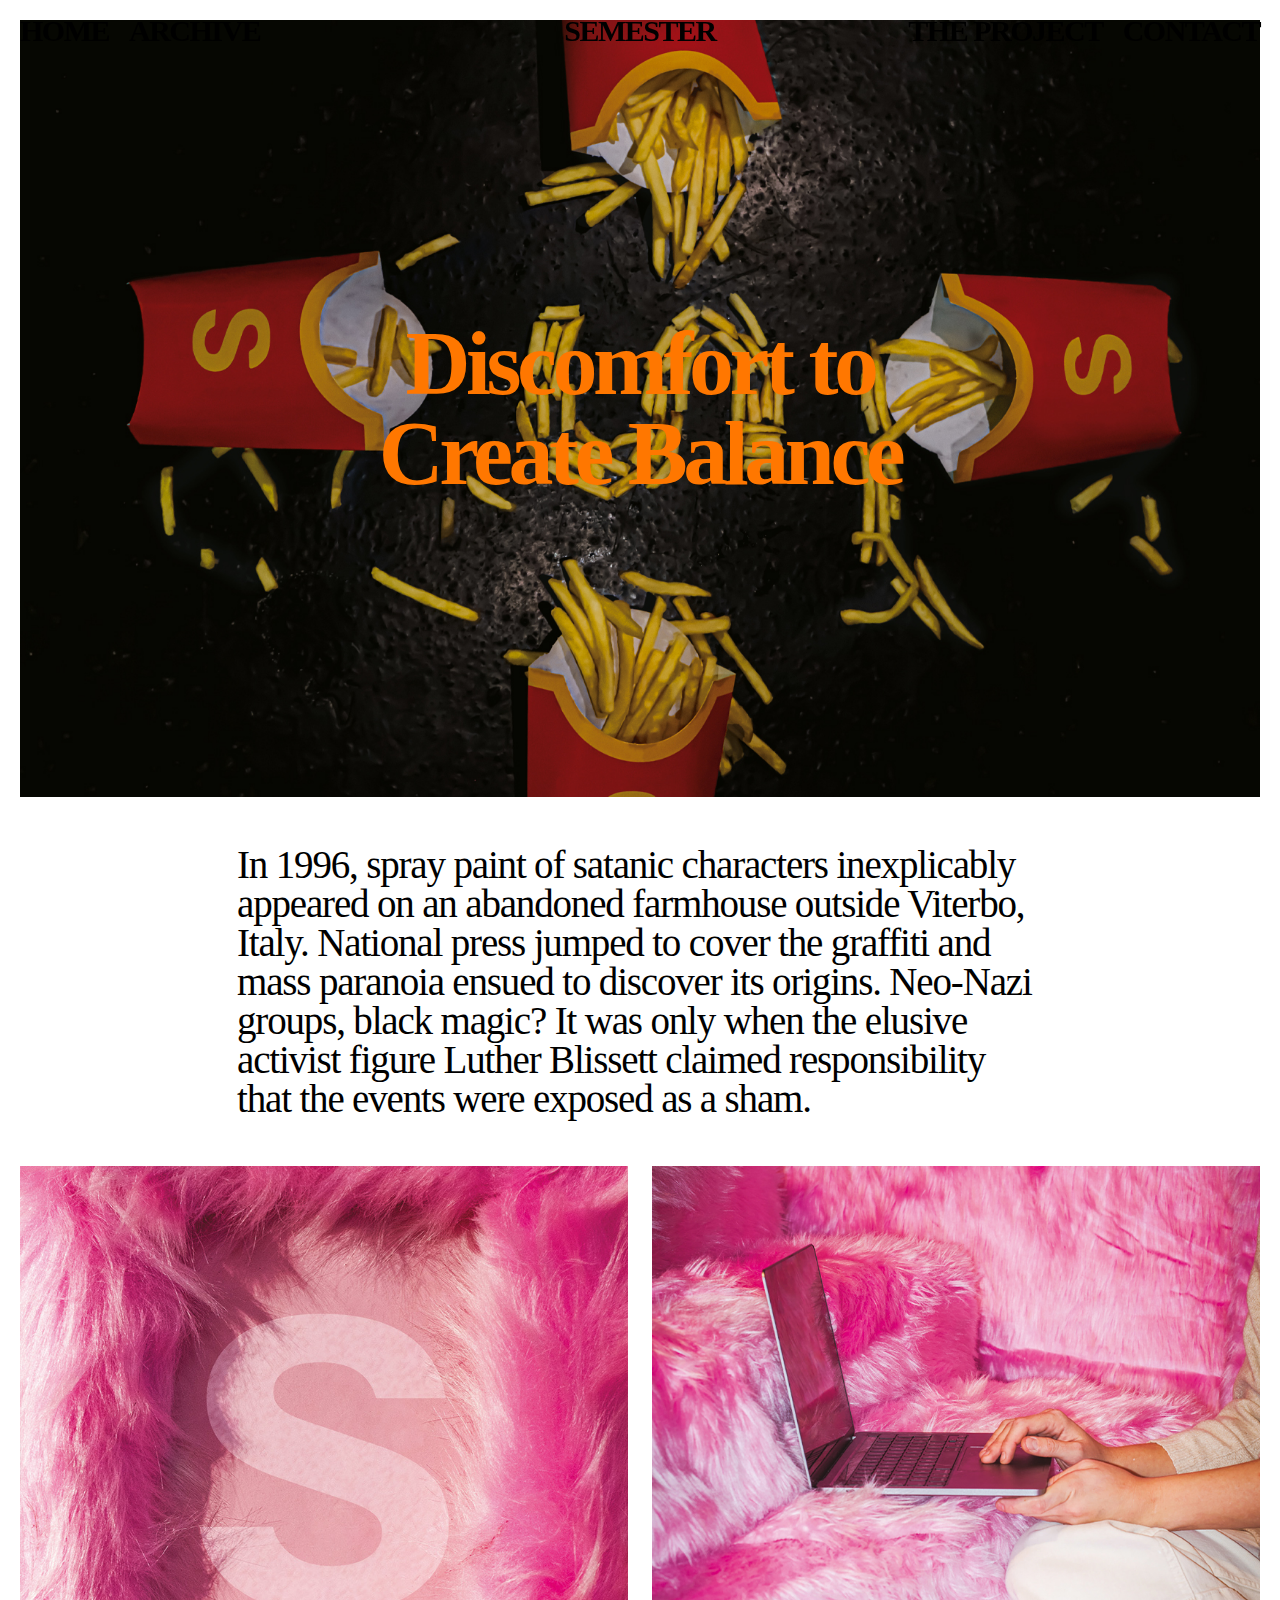
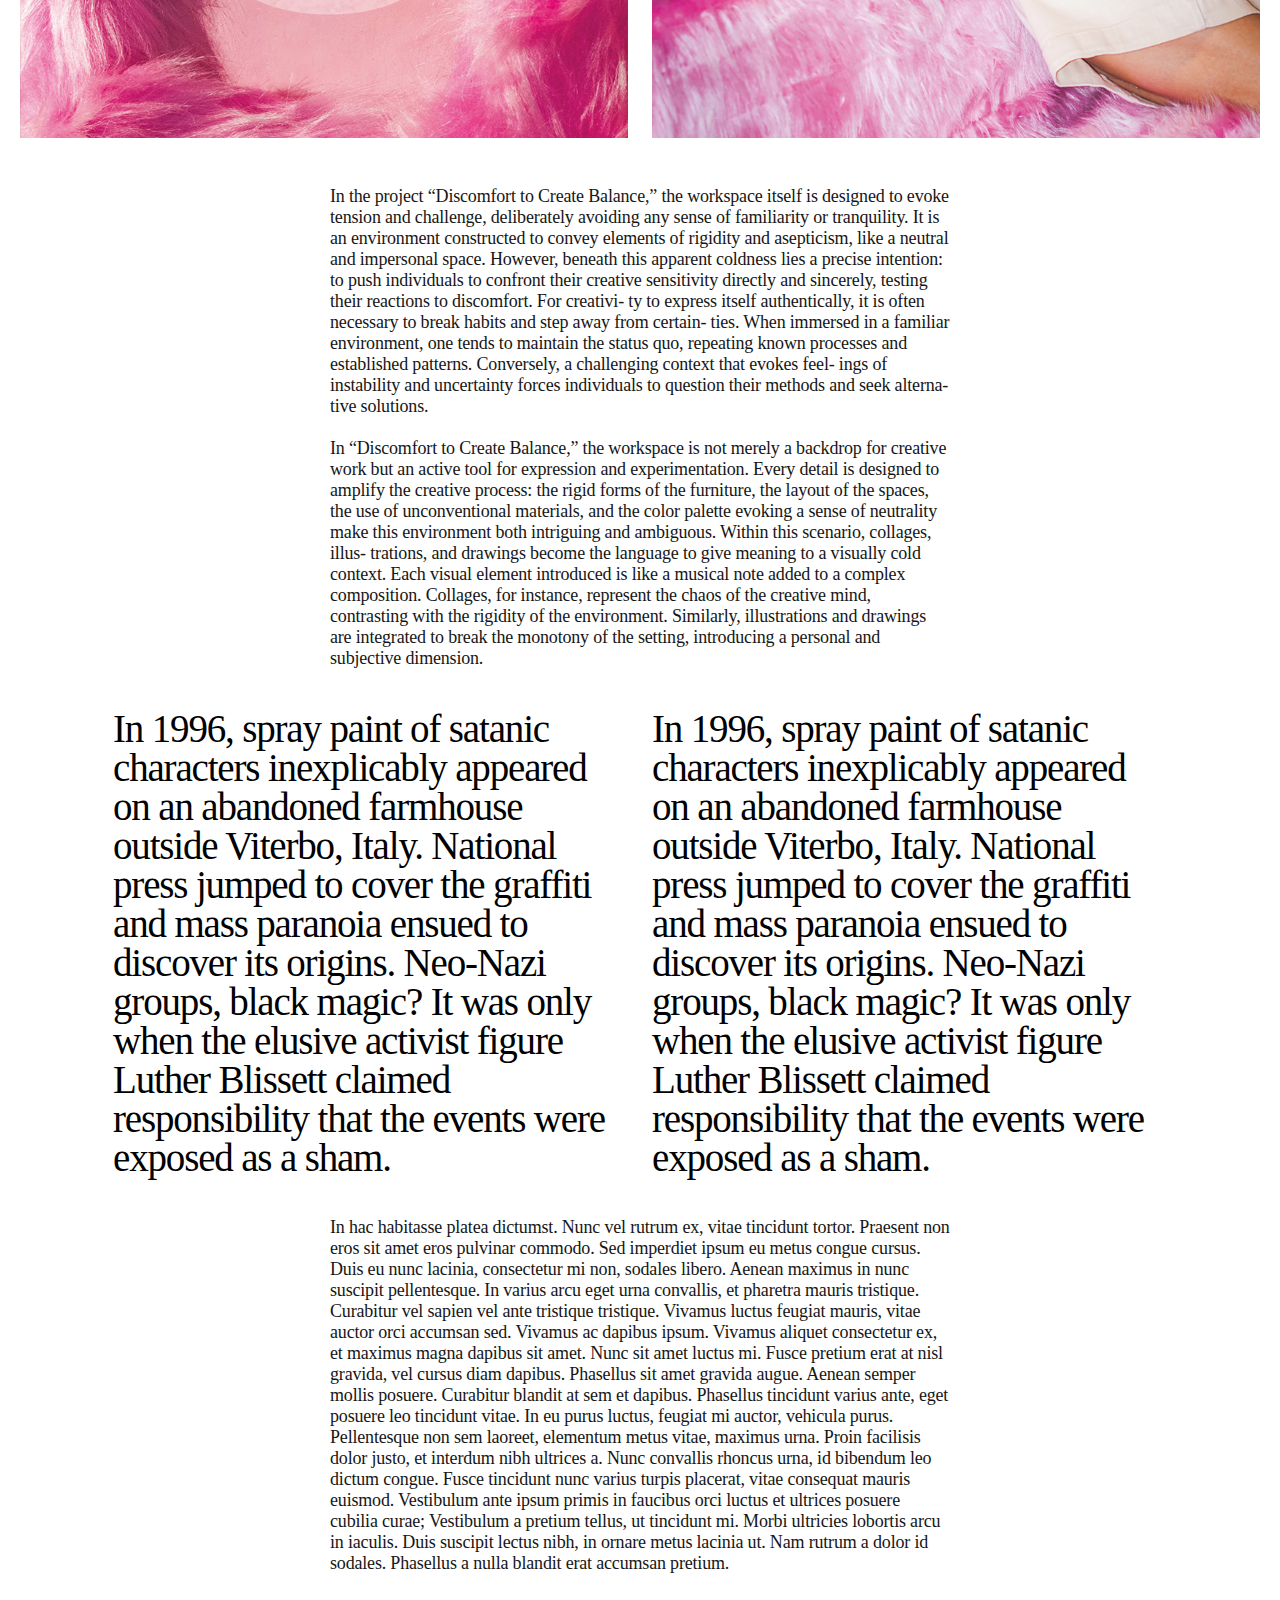
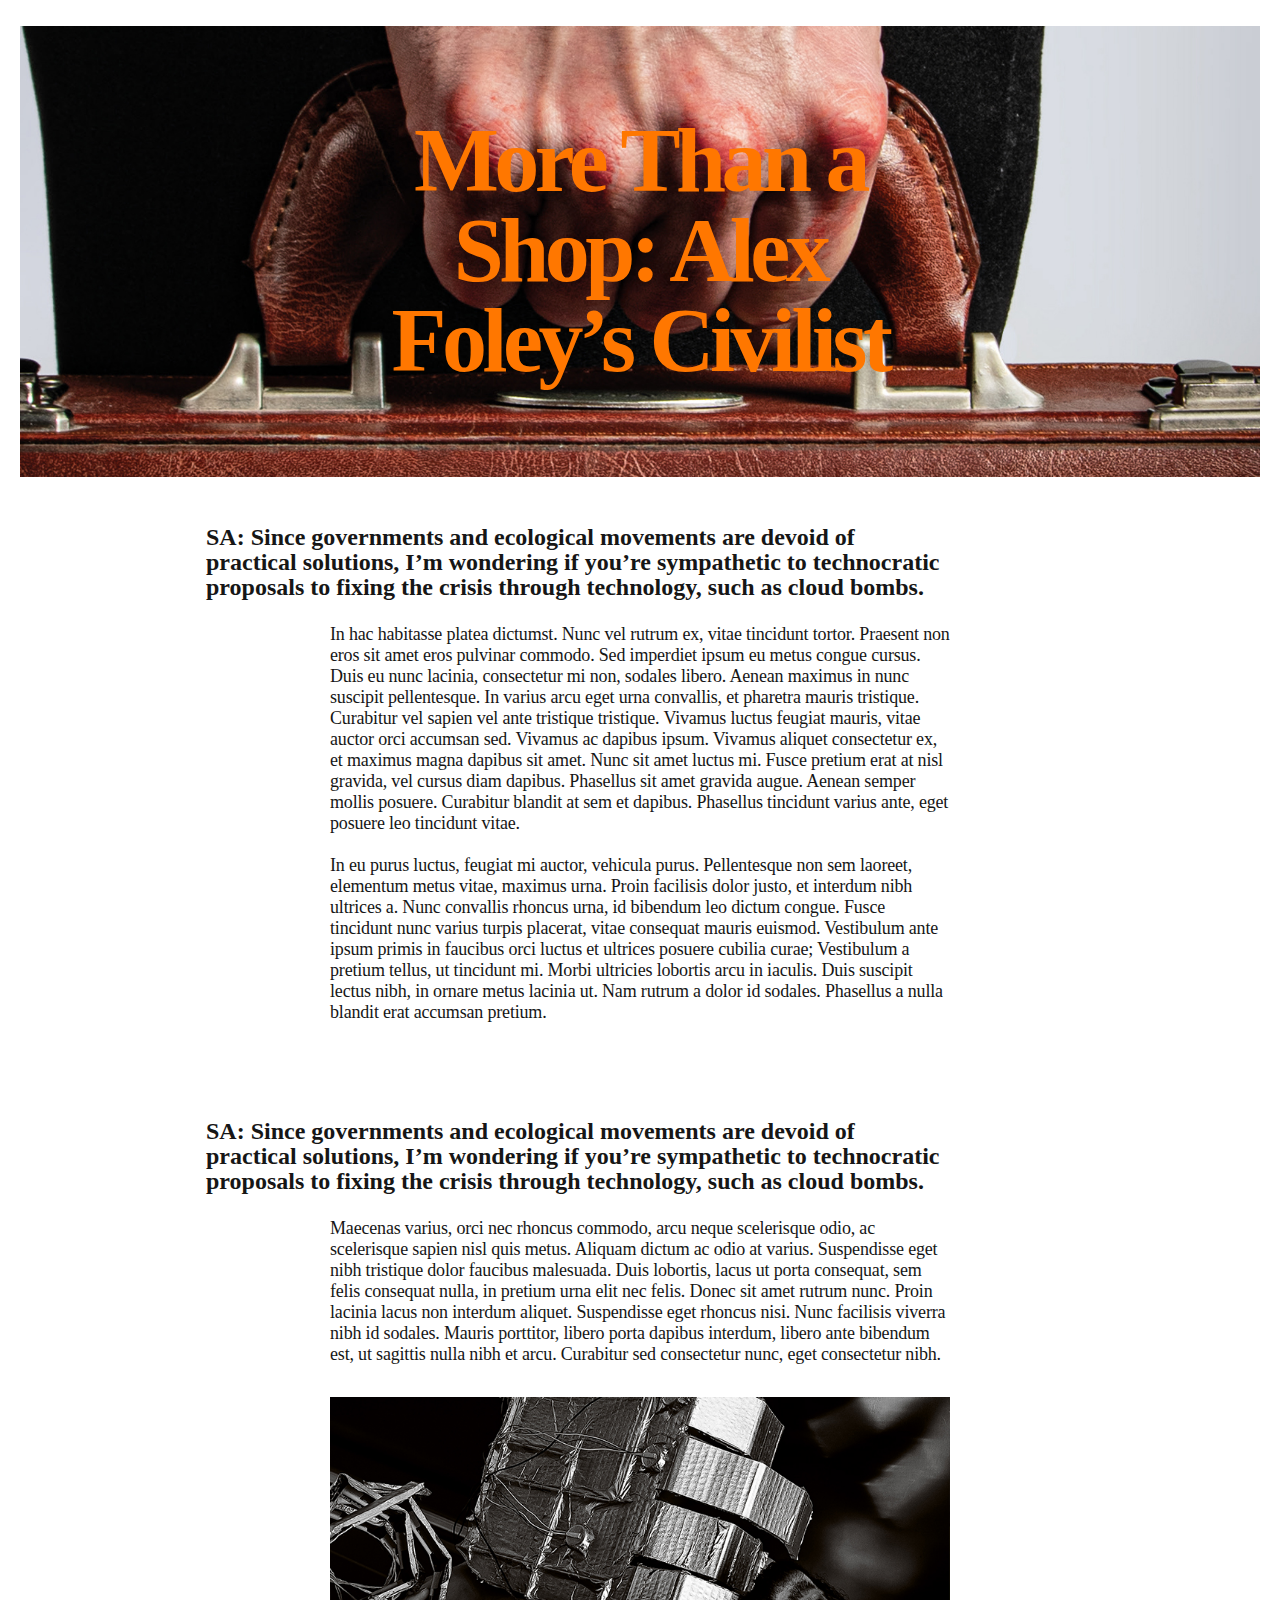
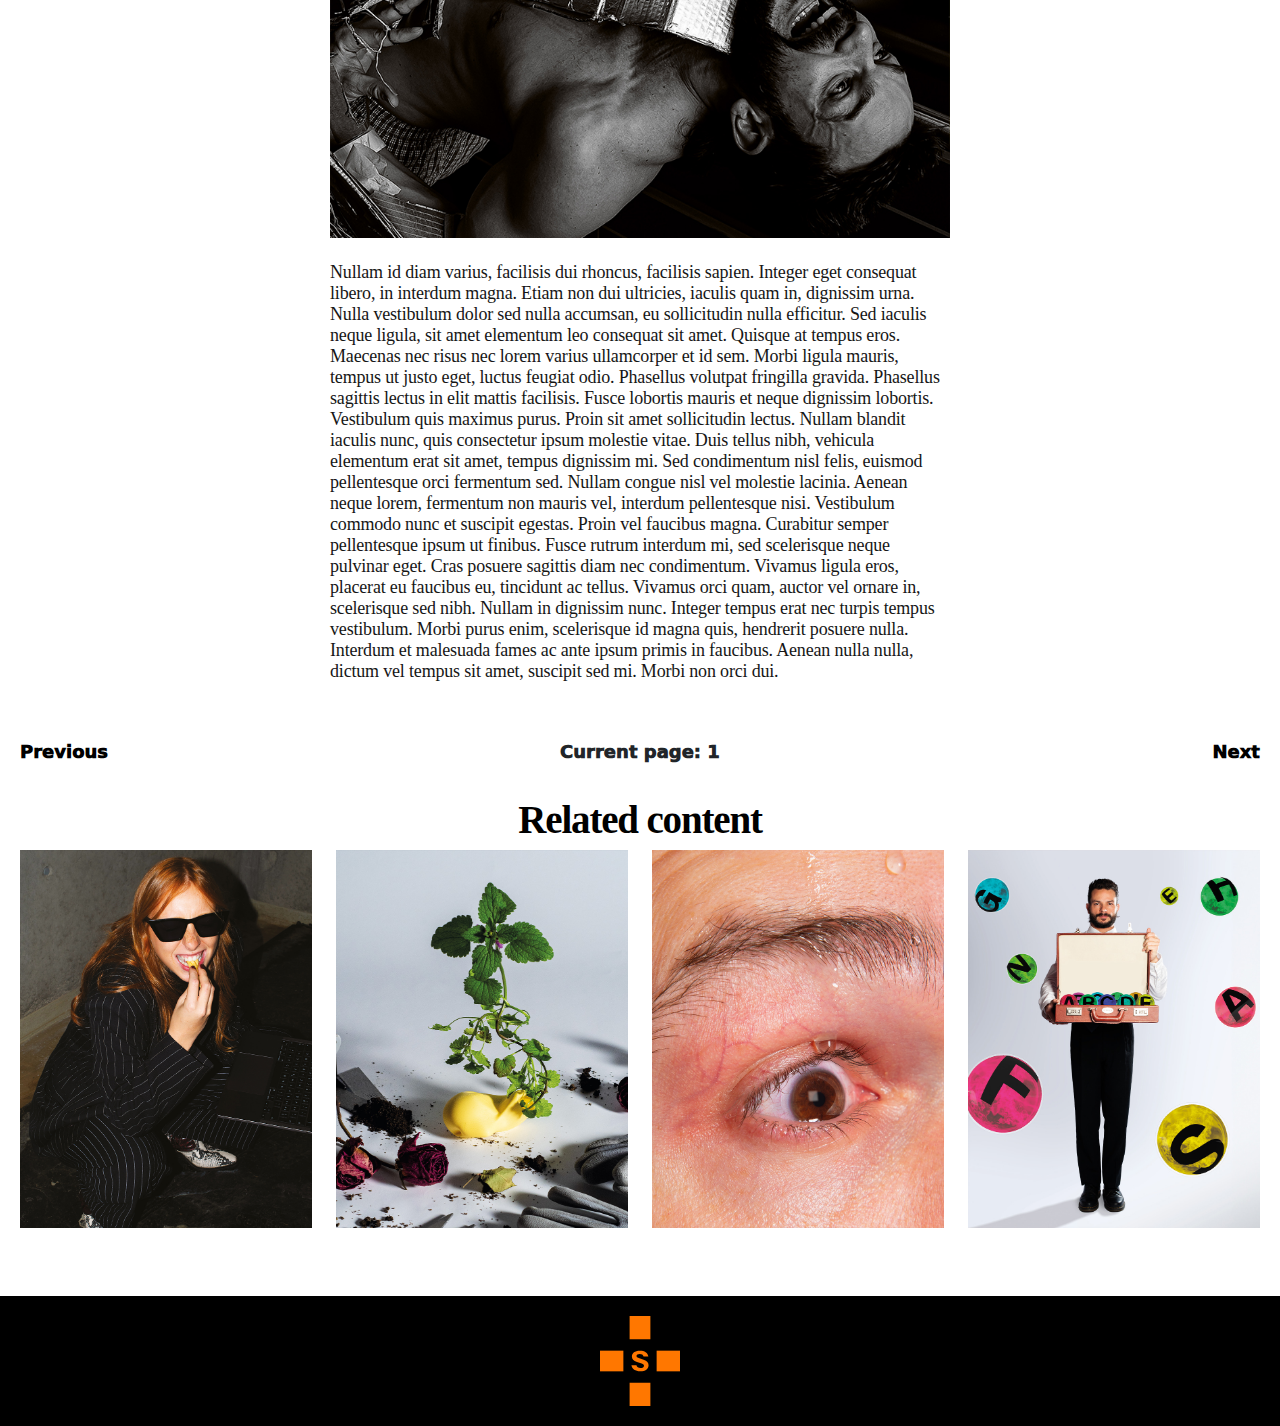
==== commit b2780c45: "Update 01.html" ====
--- a/01.html
+++ b/01.html
@@ -42,7 +42,7 @@
     <div class="article-container">
       <div class="article-bg">
         <h1>Discomfort to Create Balance</h1>
-        <img src="../Sito Web/assets/images/001.jpg">
+        <img src="assets/images/001.jpg">
       </div>
 
     <div class="article-intro-container">
@@ -109,7 +109,7 @@
     <div class="article-container pb-0 pt-3">
         <div class="article-bg">
           <h1>More Than a Shop: Alex Foley’s Civilist</h1>
-          <img src="../Sito Web/assets/images/12m.jpg">
+          <img src="assets/images/12m.jpg">
         </div>
     </div>
 
@@ -206,6 +206,7 @@
 <div id="footer" class="text-center mt-5">
   <img src="assets/images/semester_logo_mark.svg" class="img-fluid" width="80">
 </div>
+
     <script src="assets/script/script.js"></script>
     <script src="https://cdn.jsdelivr.net/npm/bootstrap@5.3.3/dist/js/bootstrap.bundle.min.js" integrity="sha384-YvpcrYf0tY3lHB60NNkmXc5s9fDVZLESaAA55NDzOxhy9GkcIdslK1eN7N6jIeHz" crossorigin="anonymous"></script>
   
